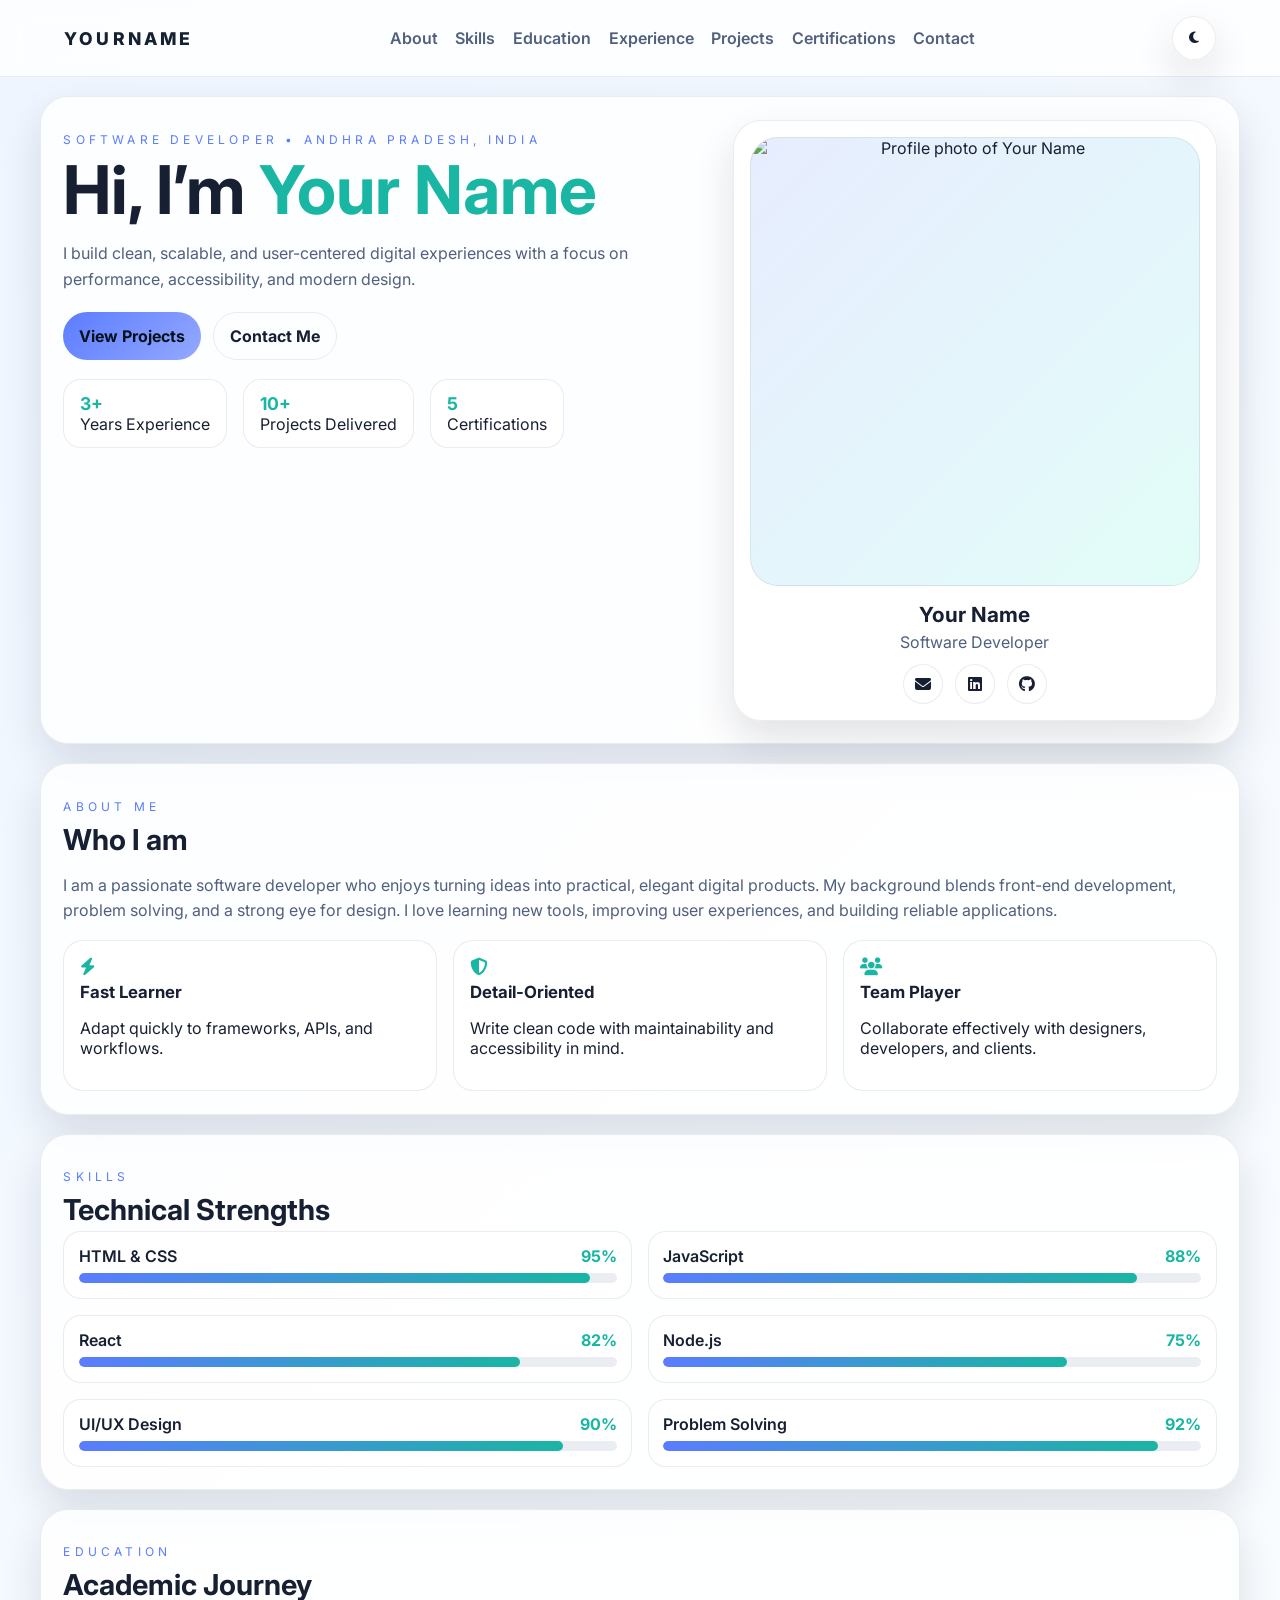
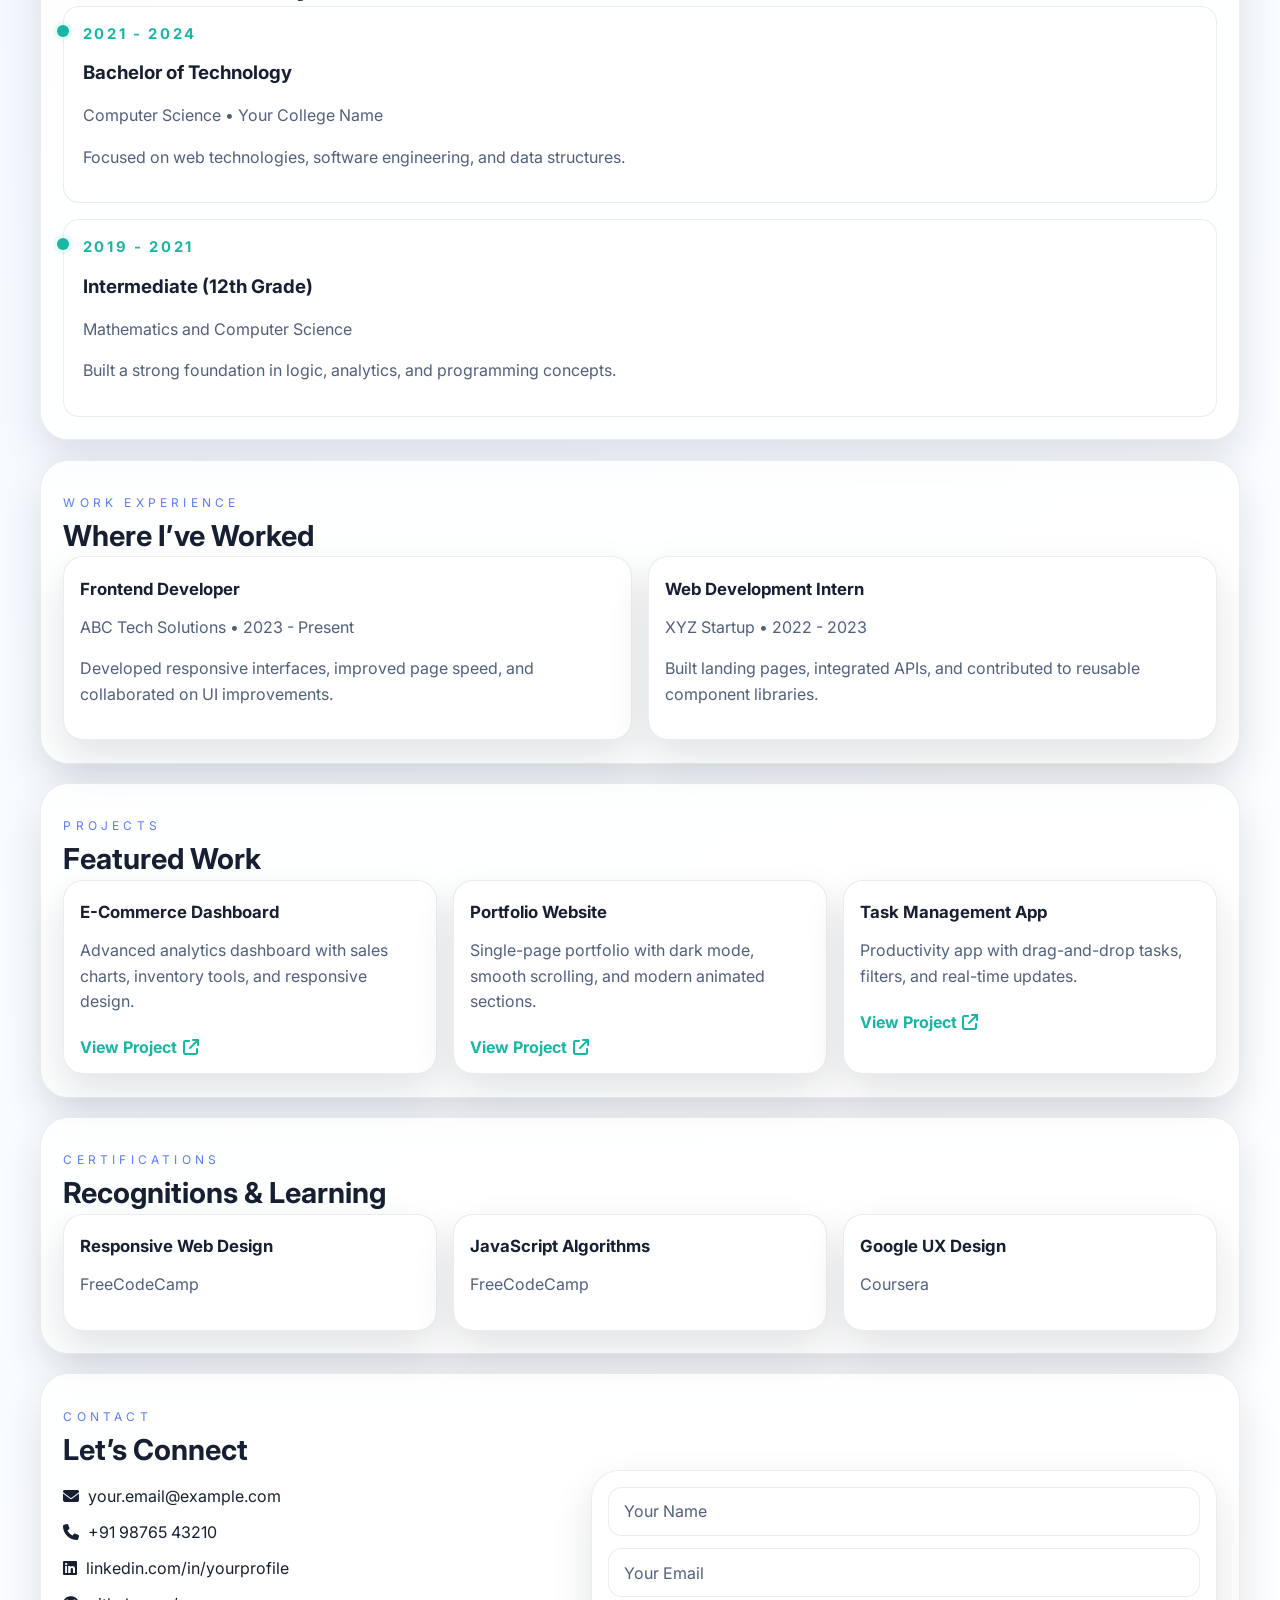
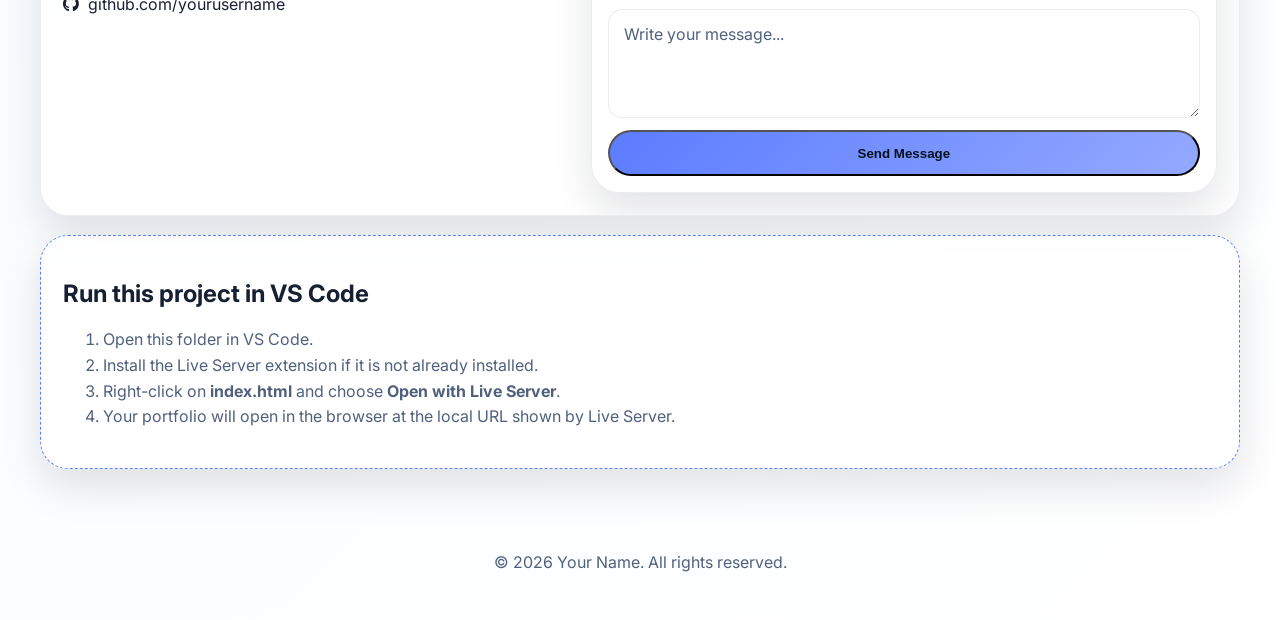
==== index.html @ 0f27cbf4 "Add missing HTML,CSS,JS files" ====
<!DOCTYPE html>
<html lang="en">
  <head>
    <meta charset="UTF-8" />
    <meta name="viewport" content="width=device-width, initial-scale=1.0" />
    <title>Professional Portfolio | Your Name</title>
    <meta name="description" content="Modern personal profile website with portfolio sections, skills, projects, certifications and contact information." />
    <link rel="preconnect" href="https://fonts.googleapis.com" />
    <link rel="preconnect" href="https://fonts.gstatic.com" crossorigin />
    <link
      href="https://fonts.googleapis.com/css2?family=Inter:wght@400;500;600;700;800&display=swap"
      rel="stylesheet"
    />
    <link
      rel="stylesheet"
      href="https://cdnjs.cloudflare.com/ajax/libs/font-awesome/6.5.2/css/all.min.css"
      crossorigin="anonymous"
      referrerpolicy="no-referrer"
    />
    <link rel="stylesheet" href="style.css" />
  </head>
  <body class="light-theme">
    <header class="topbar">
      <a class="brand" href="#home">YourName</a>
      <button class="menu-toggle" aria-label="Open navigation">
        <span></span>
        <span></span>
        <span></span>
      </button>
      <nav class="nav-links" id="nav-links">
        <a href="#about">About</a>
        <a href="#skills">Skills</a>
        <a href="#education">Education</a>
        <a href="#experience">Experience</a>
        <a href="#projects">Projects</a>
        <a href="#certifications">Certifications</a>
        <a href="#contact">Contact</a>
      </nav>
      <button id="themeToggle" class="theme-toggle" aria-label="Toggle theme">
        <i class="fa-solid fa-moon"></i>
      </button>
    </header>

    <main>
      <!-- HERO SECTION -->
      <section id="home" class="hero section-card">
        <div class="hero-copy">
          <p class="eyebrow">Software Developer • Andhra Pradesh, India</p>
          <h1>Hi, I’m <span>Your Name</span></h1>
          <p class="lead">
            I build clean, scalable, and user-centered digital experiences with a focus on
            performance, accessibility, and modern design.
          </p>
          <div class="hero-actions">
            <a class="btn btn-primary" href="#projects">View Projects</a>
            <a class="btn btn-secondary" href="#contact">Contact Me</a>
          </div>
          <ul class="mini-stats">
            <li><strong>3+</strong> Years Experience</li>
            <li><strong>10+</strong> Projects Delivered</li>
            <li><strong>5</strong> Certifications</li>
          </ul>
        </div>

        <aside class="profile-card">
          <div class="profile-photo-wrap">
            <img
              src="https://images.unsplash.com/photo-1506794778202-cad84cf45f1d?auto=format&fit=crop&w=500&q=80"
              alt="Profile photo of Your Name"
              class="profile-photo"
            />
          </div>
          <h2>Your Name</h2>
          <p>Software Developer</p>
          <div class="social-links">
            <a href="mailto:your.email@example.com" aria-label="Email"><i class="fa-solid fa-envelope"></i></a>
            <a href="https://www.linkedin.com/in/yourprofile" target="_blank" rel="noreferrer" aria-label="LinkedIn"><i class="fa-brands fa-linkedin"></i></a>
            <a href="https://github.com/yourusername" target="_blank" rel="noreferrer" aria-label="GitHub"><i class="fa-brands fa-github"></i></a>
          </div>
        </aside>
      </section>

      <!-- ABOUT SECTION -->
      <section id="about" class="section-card">
        <div class="section-heading">
          <p class="eyebrow">About Me</p>
          <h2>Who I am</h2>
        </div>
        <p class="about-text">
          I am a passionate software developer who enjoys turning ideas into practical,
          elegant digital products. My background blends front-end development, problem
          solving, and a strong eye for design. I love learning new tools, improving user
          experiences, and building reliable applications.
        </p>
        <div class="about-grid">
          <article>
            <i class="fa-solid fa-bolt"></i>
            <h3>Fast Learner</h3>
            <p>Adapt quickly to frameworks, APIs, and workflows.</p>
          </article>
          <article>
            <i class="fa-solid fa-shield-halved"></i>
            <h3>Detail-Oriented</h3>
            <p>Write clean code with maintainability and accessibility in mind.</p>
          </article>
          <article>
            <i class="fa-solid fa-users"></i>
            <h3>Team Player</h3>
            <p>Collaborate effectively with designers, developers, and clients.</p>
          </article>
        </div>
      </section>

      <!-- SKILLS SECTION -->
      <section id="skills" class="section-card">
        <div class="section-heading">
          <p class="eyebrow">Skills</p>
          <h2>Technical Strengths</h2>
        </div>
        <div class="skills-grid">
          <article class="skill-card">
            <div class="skill-label"><span>HTML & CSS</span><strong>95%</strong></div>
            <div class="progress-bar"><span data-width="95"></span></div>
          </article>
          <article class="skill-card">
            <div class="skill-label"><span>JavaScript</span><strong>88%</strong></div>
            <div class="progress-bar"><span data-width="88"></span></div>
          </article>
          <article class="skill-card">
            <div class="skill-label"><span>React</span><strong>82%</strong></div>
            <div class="progress-bar"><span data-width="82"></span></div>
          </article>
          <article class="skill-card">
            <div class="skill-label"><span>Node.js</span><strong>75%</strong></div>
            <div class="progress-bar"><span data-width="75"></span></div>
          </article>
          <article class="skill-card">
            <div class="skill-label"><span>UI/UX Design</span><strong>90%</strong></div>
            <div class="progress-bar"><span data-width="90"></span></div>
          </article>
          <article class="skill-card">
            <div class="skill-label"><span>Problem Solving</span><strong>92%</strong></div>
            <div class="progress-bar"><span data-width="92"></span></div>
          </article>
        </div>
      </section>

      <!-- EDUCATION SECTION -->
      <section id="education" class="section-card">
        <div class="section-heading">
          <p class="eyebrow">Education</p>
          <h2>Academic Journey</h2>
        </div>
        <div class="timeline">
          <article class="timeline-item">
            <span class="timeline-year">2021 - 2024</span>
            <h3>Bachelor of Technology</h3>
            <p class="muted">Computer Science • Your College Name</p>
            <p>Focused on web technologies, software engineering, and data structures.</p>
          </article>
          <article class="timeline-item">
            <span class="timeline-year">2019 - 2021</span>
            <h3>Intermediate (12th Grade)</h3>
            <p class="muted">Mathematics and Computer Science</p>
            <p>Built a strong foundation in logic, analytics, and programming concepts.</p>
          </article>
        </div>
      </section>

      <!-- EXPERIENCE SECTION -->
      <section id="experience" class="section-card">
        <div class="section-heading">
          <p class="eyebrow">Work Experience</p>
          <h2>Where I’ve Worked</h2>
        </div>
        <div class="card-grid two-up">
          <article class="info-card">
            <h3>Frontend Developer</h3>
            <p class="muted">ABC Tech Solutions • 2023 - Present</p>
            <p>Developed responsive interfaces, improved page speed, and collaborated on UI improvements.</p>
          </article>
          <article class="info-card">
            <h3>Web Development Intern</h3>
            <p class="muted">XYZ Startup • 2022 - 2023</p>
            <p>Built landing pages, integrated APIs, and contributed to reusable component libraries.</p>
          </article>
        </div>
      </section>

      <!-- PROJECTS SECTION -->
      <section id="projects" class="section-card">
        <div class="section-heading">
          <p class="eyebrow">Projects</p>
          <h2>Featured Work</h2>
        </div>
        <div class="card-grid three-up">
          <article class="project-card">
            <h3>E-Commerce Dashboard</h3>
            <p>Advanced analytics dashboard with sales charts, inventory tools, and responsive design.</p>
            <a href="https://github.com/yourusername" target="_blank" rel="noreferrer">View Project <i class="fa-solid fa-arrow-up-right-from-square"></i></a>
          </article>
          <article class="project-card">
            <h3>Portfolio Website</h3>
            <p>Single-page portfolio with dark mode, smooth scrolling, and modern animated sections.</p>
            <a href="https://github.com/yourusername" target="_blank" rel="noreferrer">View Project <i class="fa-solid fa-arrow-up-right-from-square"></i></a>
          </article>
          <article class="project-card">
            <h3>Task Management App</h3>
            <p>Productivity app with drag-and-drop tasks, filters, and real-time updates.</p>
            <a href="https://github.com/yourusername" target="_blank" rel="noreferrer">View Project <i class="fa-solid fa-arrow-up-right-from-square"></i></a>
          </article>
        </div>
      </section>

      <!-- CERTIFICATIONS SECTION -->
      <section id="certifications" class="section-card">
        <div class="section-heading">
          <p class="eyebrow">Certifications</p>
          <h2>Recognitions & Learning</h2>
        </div>
        <div class="card-grid three-up">
          <article class="info-card"><h3>Responsive Web Design</h3><p class="muted">FreeCodeCamp</p></article>
          <article class="info-card"><h3>JavaScript Algorithms</h3><p class="muted">FreeCodeCamp</p></article>
          <article class="info-card"><h3>Google UX Design</h3><p class="muted">Coursera</p></article>
        </div>
      </section>

      <!-- CONTACT SECTION -->
      <section id="contact" class="section-card contact-card">
        <div class="section-heading">
          <p class="eyebrow">Contact</p>
          <h2>Let’s Connect</h2>
        </div>
        <div class="contact-wrap">
          <div>
            <p><i class="fa-solid fa-envelope"></i> your.email@example.com</p>
            <p><i class="fa-solid fa-phone"></i> +91 98765 43210</p>
            <p><i class="fa-brands fa-linkedin"></i> linkedin.com/in/yourprofile</p>
            <p><i class="fa-brands fa-github"></i> github.com/yourusername</p>
          </div>
          <form class="contact-form">
            <input type="text" placeholder="Your Name" />
            <input type="email" placeholder="Your Email" />
            <textarea rows="4" placeholder="Write your message..."></textarea>
            <button class="btn btn-primary" type="button">Send Message</button>
          </form>
        </div>
      </section>

      <!-- RUN IN VS CODE -->
      <section class="section-card run-card">
        <h2>Run this project in VS Code</h2>
        <ol>
          <li>Open this folder in VS Code.</li>
          <li>Install the Live Server extension if it is not already installed.</li>
          <li>Right-click on <strong>index.html</strong> and choose <strong>Open with Live Server</strong>.</li>
          <li>Your portfolio will open in the browser at the local URL shown by Live Server.</li>
        </ol>
      </section>
    </main>

    <footer class="footer">
      <p>© <span id="year"></span> Your Name. All rights reserved.</p>
    </footer>

    <script src="script.js"></script>
  </body>
</html>
---- style.css ----
:root {
  --bg: #07111f;
  --panel: rgba(10, 18, 32, 0.88);
  --panel-2: #0f172a;
  --text: #edf2ff;
  --muted: #c3d0ea;
  --primary: #7c9cff;
  --primary-2: #5cf2d6;
  --border: rgba(255, 255, 255, 0.08);
  --shadow: 0 18px 45px rgba(15, 23, 42, 0.45);
}

body.light-theme {
  --bg: linear-gradient(135deg, #eef5ff 0%, #f7fbff 45%, #ffffff 100%);
  --panel: rgba(255, 255, 255, 0.84);
  --panel-2: #ffffff;
  --text: #172033;
  --muted: #51607d;
  --primary: #5b7cff;
  --primary-2: #18b6a3;
  --border: rgba(15, 23, 42, 0.08);
  --shadow: 0 18px 40px rgba(15, 23, 42, 0.12);
}

* { box-sizing: border-box; }
html { scroll-behavior: smooth; }
body {
  margin: 0;
  font-family: 'Inter', sans-serif;
  color: var(--text);
  background: var(--bg);
  min-height: 100vh;
}

a { color: inherit; text-decoration: none; }
img { display: block; max-width: 100%; }

.topbar {
  position: sticky;
  top: 0;
  z-index: 1000;
  display: flex;
  align-items: center;
  justify-content: space-between;
  gap: 1rem;
  padding: 1rem 5vw;
  background: rgba(7, 17, 31, 0.72);
  backdrop-filter: blur(14px);
  border-bottom: 1px solid var(--border);
}
body.light-theme .topbar { background: rgba(255, 255, 255, 0.82); }

.brand { font-weight: 800; font-size: 1.1rem; letter-spacing: 0.18em; text-transform: uppercase; }
.nav-links { display: flex; align-items: center; gap: 1.1rem; }
.nav-links a {
  color: var(--muted);
  font-weight: 600;
  transition: color 0.25s ease;
}
.nav-links a:hover, .nav-links a:focus-visible { color: var(--text); }
.nav-links a.active { color: var(--primary-2); }

.theme-toggle, .menu-toggle {
  border: 1px solid var(--border);
  background: var(--panel);
  color: var(--text);
  border-radius: 999px;
  width: 44px;
  height: 44px;
  display: grid;
  place-items: center;
  cursor: pointer;
  box-shadow: var(--shadow);
}
.menu-toggle { display: none; flex-direction: column; gap: 4px; padding: 0; }
.menu-toggle span { width: 18px; height: 2px; background: var(--text); border-radius: 999px; }

main { width: min(1200px, calc(100% - 2rem)); margin: 0 auto; padding: 1.2rem 0 3rem; }
.section-card, .info-card, .project-card, .profile-card, .contact-form, .run-card {
  background: var(--panel);
  border: 1px solid var(--border);
  border-radius: 28px;
  box-shadow: var(--shadow);
}
.section-card { padding: 1.4rem; margin-bottom: 1.2rem; }

.hero {
  display: grid;
  grid-template-columns: 1.15fr 0.85fr;
  gap: 1rem;
  align-items: stretch;
}
.eyebrow {
  text-transform: uppercase;
  letter-spacing: 0.35em;
  font-size: 0.75rem;
  color: var(--primary);
  margin-bottom: 0.5rem;
}
.hero h1 { font-size: clamp(2rem, 7vw, 4.2rem); line-height: 1.05; margin: 0 0 1rem; }
.hero h1 span { color: var(--primary-2); }
.lead, .about-text, .info-card p, .project-card p, .timeline-item p { color: var(--muted); line-height: 1.6; }
.hero-actions { display: flex; gap: 0.75rem; margin: 1.2rem 0; flex-wrap: wrap; }
.btn {
  display: inline-flex; align-items: center; justify-content: center; gap: 0.4rem;
  border-radius: 999px; padding: 0.82rem 1rem; font-weight: 700; transition: transform 0.25s ease, background 0.25s ease;
}
.btn:hover { transform: translateY(-1px); }
.btn-primary { background: linear-gradient(135deg, var(--primary), #94a9ff); color: #04111c; }
.btn-secondary { border: 1px solid var(--border); background: transparent; color: var(--text); }

.mini-stats { display: flex; gap: 1rem; flex-wrap: wrap; list-style: none; padding: 0; margin: 0; }
.mini-stats li { background: var(--panel-2); border: 1px solid var(--border); border-radius: 18px; padding: 0.8rem 1rem; min-width: 120px; }
.mini-stats strong { display: block; font-size: 1.1rem; color: var(--primary-2); }

.profile-card { padding: 1rem; text-align: center; }
.profile-photo-wrap { overflow: hidden; border-radius: 28px; margin-bottom: 1rem; border: 1px solid var(--border); background: linear-gradient(135deg, rgba(124,156,255,0.18), rgba(92,242,214,0.18)); }
.profile-photo { width: 100%; aspect-ratio: 1 / 1; object-fit: cover; }
.profile-card h2 { margin: 0 0 0.3rem; font-size: 1.3rem; }
.profile-card p { margin: 0 0 0.75rem; color: var(--muted); }
.social-links { display: flex; justify-content: center; gap: 0.75rem; }
.social-links a {
  width: 40px; height: 40px; display: grid; place-items: center; border-radius: 50%;
  background: var(--panel-2); border: 1px solid var(--border); color: var(--text); transition: transform 0.2s;
}
.social-links a:hover { transform: translateY(-2px); color: var(--primary-2); }

.section-heading h2 { font-size: clamp(1.25rem, 4vw, 1.8rem); margin: 0 0 0.2rem; }
.about-grid, .card-grid, .skills-grid { display: grid; gap: 1rem; }
.about-grid { grid-template-columns: repeat(3, 1fr); }
.about-grid article, .info-card, .project-card {
  padding: 1rem; border: 1px solid var(--border); border-radius: 20px; background: var(--panel-2);
}
.about-grid i { color: var(--primary-2); font-size: 1.1rem; }
.about-grid h3, .info-card h3, .project-card h3 { margin: 0.35rem 0 0.35rem; font-size: 1.05rem; }

.skills-grid { grid-template-columns: repeat(2, 1fr); }
.skill-card { padding: 0.9rem; border: 1px solid var(--border); border-radius: 18px; background: var(--panel-2); }
.skill-label { display: flex; justify-content: space-between; gap: 1rem; align-items: center; margin-bottom: 0.45rem; color: var(--text); font-weight: 600; }
.skill-label strong { color: var(--primary-2); }
.progress-bar { height: 10px; background: rgba(148, 163, 184, 0.2); border-radius: 999px; overflow: hidden; }
.progress-bar span { display: block; height: 100%; width: 0; border-radius: 999px; background: linear-gradient(135deg, var(--primary), var(--primary-2)); transition: width 1.2s ease; }

.timeline { display: grid; gap: 1rem; }
.timeline-item { position: relative; padding: 1rem 1rem 1rem 1.15rem; border-left: 2px solid var(--primary); background: var(--panel-2); border-radius: 16px; border: 1px solid var(--border); }
.timeline-item::before { content: ''; position: absolute; left: -7px; top: 18px; width: 12px; height: 12px; border-radius: 50%; background: var(--primary-2); box-shadow: 0 0 0 4px rgba(92,242,214,0.15); }
.timeline-year { color: var(--primary-2); font-weight: 700; font-size: 0.92rem; text-transform: uppercase; letter-spacing: 0.18em; }
.muted { color: var(--muted); }

.two-up { grid-template-columns: repeat(2, 1fr); }
.three-up { grid-template-columns: repeat(3, 1fr); }
.project-card a { color: var(--primary-2); font-weight: 700; display: inline-flex; align-items: center; gap: 0.35rem; margin-top: 0.4rem; }

.contact-card { overflow: hidden; }
.contact-wrap { display: grid; grid-template-columns: 0.9fr 1.1fr; gap: 1rem; }
.contact-wrap p { display: flex; align-items: center; gap: 0.55rem; }
.contact-form { padding: 1rem; display: grid; gap: 0.75rem; }
.contact-form input, .contact-form textarea {
  width: 100%; border: 1px solid var(--border); border-radius: 14px; padding: 0.85rem 0.9rem;
  background: var(--panel-2); color: var(--text); font: inherit;
}
.contact-form input::placeholder, .contact-form textarea::placeholder { color: var(--muted); }

.run-card { border: 1px dashed var(--primary); }
.run-card ol { color: var(--muted); line-height: 1.6; }
.footer { text-align: center; color: var(--muted); padding: 0 1rem 2rem; }

@media (max-width: 1024px) {
  .hero, .contact-wrap { grid-template-columns: 1fr; }
  .about-grid, .three-up { grid-template-columns: repeat(2, 1fr); }
}

@media (max-width: 860px) {
  .topbar { flex-wrap: wrap; }
  .menu-toggle { display: inline-flex; }
  .nav-links {
    width: 100%; flex-direction: column; align-items: flex-start;
    display: none;
    padding: 0.4rem 0 0.2rem;
  }
  .nav-links.open { display: flex; }
  .skills-grid, .two-up, .three-up, .about-grid { grid-template-columns: 1fr; }
}

@media (max-width: 560px) {
  main { width: min(100% - 1rem, 1200px); }
  .section-card { padding: 1rem; border-radius: 20px; }
  .mini-stats { flex-direction: column; }
}
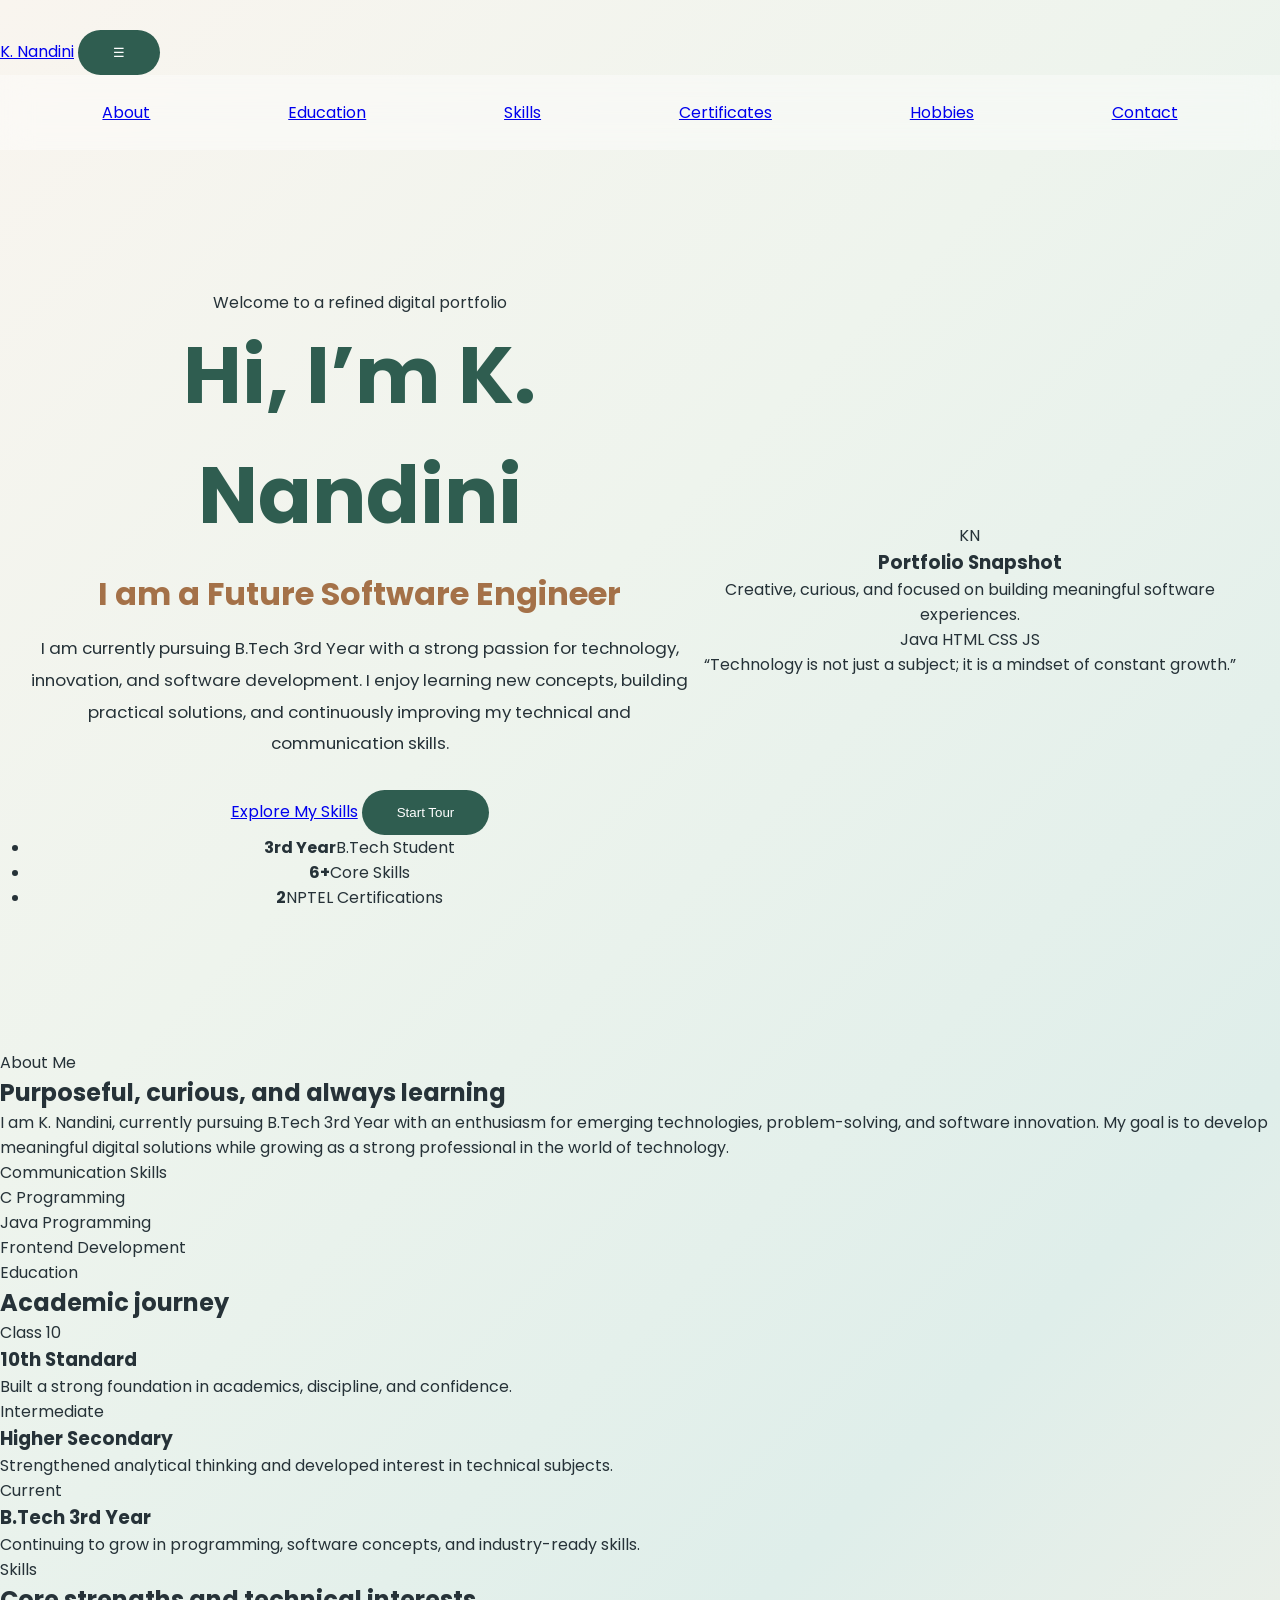
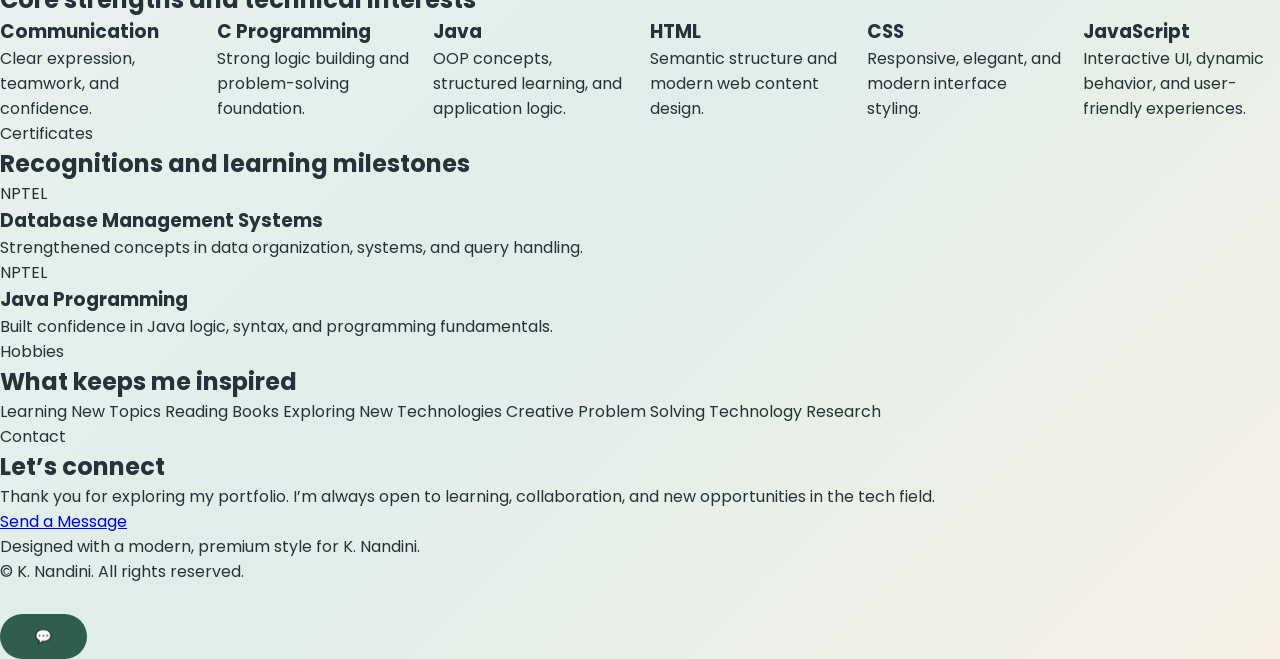
==== commit 12800ee7: "portfolio" ====
--- a/index.html
+++ b/index.html
@@ -3,266 +3,175 @@
   <head>
     <meta charset="UTF-8" />
     <meta name="viewport" content="width=device-width, initial-scale=1.0" />
-    <title>Professional Portfolio | Your Name</title>
-    <meta name="description" content="Modern personal profile website with portfolio sections, skills, projects, certifications and contact information." />
+    <meta name="description" content="Professional portfolio website for K. Nandini" />
+    <title>K. Nandini | Professional Portfolio</title>
     <link rel="preconnect" href="https://fonts.googleapis.com" />
     <link rel="preconnect" href="https://fonts.gstatic.com" crossorigin />
     <link
-      href="https://fonts.googleapis.com/css2?family=Inter:wght@400;500;600;700;800&display=swap"
+      href="https://fonts.googleapis.com/css2?family=Poppins:wght@300;400;500;600;700;800&display=swap"
       rel="stylesheet"
     />
-    <link
-      rel="stylesheet"
-      href="https://cdnjs.cloudflare.com/ajax/libs/font-awesome/6.5.2/css/all.min.css"
-      crossorigin="anonymous"
-      referrerpolicy="no-referrer"
-    />
-    <link rel="stylesheet" href="style.css" />
+    <link rel="stylesheet" href="portfolio.css" />
   </head>
-  <body class="light-theme">
-    <header class="topbar">
-      <a class="brand" href="#home">YourName</a>
-      <button class="menu-toggle" aria-label="Open navigation">
-        <span></span>
-        <span></span>
-        <span></span>
-      </button>
-      <nav class="nav-links" id="nav-links">
-        <a href="#about">About</a>
-        <a href="#skills">Skills</a>
-        <a href="#education">Education</a>
-        <a href="#experience">Experience</a>
-        <a href="#projects">Projects</a>
-        <a href="#certifications">Certifications</a>
-        <a href="#contact">Contact</a>
-      </nav>
-      <button id="themeToggle" class="theme-toggle" aria-label="Toggle theme">
-        <i class="fa-solid fa-moon"></i>
-      </button>
-    </header>
+  <body>
+    <div class="site-shell">
+      <header class="topbar glass-panel">
+        <a class="brand" href="#home">K. Nandini</a>
+        <button class="menu-btn" id="menuBtn" aria-label="Toggle navigation">☰</button>
+        <nav class="nav-links" id="navLinks">
+          <a href="#about">About</a>
+          <a href="#education">Education</a>
+          <a href="#skills">Skills</a>
+          <a href="#certificates">Certificates</a>
+          <a href="#hobbies">Hobbies</a>
+          <a href="#contact">Contact</a>
+        </nav>
+      </header>
 
-    <main>
-      <!-- HERO SECTION -->
-      <section id="home" class="hero section-card">
-        <div class="hero-copy">
-          <p class="eyebrow">Software Developer • Andhra Pradesh, India</p>
-          <h1>Hi, I’m <span>Your Name</span></h1>
-          <p class="lead">
-            I build clean, scalable, and user-centered digital experiences with a focus on
-            performance, accessibility, and modern design.
+      <main>
+        <section class="hero glass-panel reveal" id="home">
+          <div class="hero-copy">
+            <p class="eyebrow">Welcome to a refined digital portfolio</p>
+            <h1>Hi, I’m <span>K. Nandini</span></h1>
+            <h2>I am a <span id="role"></span></h2>
+            <p class="intro">
+              I am currently pursuing B.Tech 3rd Year with a strong passion for technology,
+              innovation, and software development. I enjoy learning new concepts, building
+              practical solutions, and continuously improving my technical and communication skills.
+            </p>
+            <div class="cta-row">
+              <a class="btn btn-primary" href="#skills">Explore My Skills</a>
+              <button class="btn btn-secondary" type="button" onclick="welcomeMessage()">Start Tour</button>
+            </div>
+            <ul class="mini-stats">
+              <li><strong>3rd Year</strong><span>B.Tech Student</span></li>
+              <li><strong>6+</strong><span>Core Skills</span></li>
+              <li><strong>2</strong><span>NPTEL Certifications</span></li>
+            </ul>
+          </div>
+
+          <aside class="profile-card reveal">
+            <div class="avatar-ring">KN</div>
+            <h3>Portfolio Snapshot</h3>
+            <p>Creative, curious, and focused on building meaningful software experiences.</p>
+            <div class="badge-grid">
+              <span>Java</span>
+              <span>HTML</span>
+              <span>CSS</span>
+              <span>JS</span>
+            </div>
+            <div class="quote-box">“Technology is not just a subject; it is a mindset of constant growth.”</div>
+          </aside>
+        </section>
+
+        <section class="glass-panel reveal" id="about">
+          <div class="section-heading">
+            <p class="eyebrow">About Me</p>
+            <h2>Purposeful, curious, and always learning</h2>
+          </div>
+          <p class="paragraph-card">
+            I am K. Nandini, currently pursuing B.Tech 3rd Year with an enthusiasm for emerging technologies,
+            problem-solving, and software innovation. My goal is to develop meaningful digital solutions while
+            growing as a strong professional in the world of technology.
           </p>
-          <div class="hero-actions">
-            <a class="btn btn-primary" href="#projects">View Projects</a>
-            <a class="btn btn-secondary" href="#contact">Contact Me</a>
+          <div class="about-grid">
+            <article class="info-card">Communication Skills</article>
+            <article class="info-card">C Programming</article>
+            <article class="info-card">Java Programming</article>
+            <article class="info-card">Frontend Development</article>
           </div>
-          <ul class="mini-stats">
-            <li><strong>3+</strong> Years Experience</li>
-            <li><strong>10+</strong> Projects Delivered</li>
-            <li><strong>5</strong> Certifications</li>
-          </ul>
-        </div>
+        </section>
 
-        <aside class="profile-card">
-          <div class="profile-photo-wrap">
-            <img
-              src="https://images.unsplash.com/photo-1506794778202-cad84cf45f1d?auto=format&fit=crop&w=500&q=80"
-              alt="Profile photo of Your Name"
-              class="profile-photo"
-            />
+        <section class="glass-panel reveal" id="education">
+          <div class="section-heading">
+            <p class="eyebrow">Education</p>
+            <h2>Academic journey</h2>
           </div>
-          <h2>Your Name</h2>
-          <p>Software Developer</p>
-          <div class="social-links">
-            <a href="mailto:your.email@example.com" aria-label="Email"><i class="fa-solid fa-envelope"></i></a>
-            <a href="https://www.linkedin.com/in/yourprofile" target="_blank" rel="noreferrer" aria-label="LinkedIn"><i class="fa-brands fa-linkedin"></i></a>
-            <a href="https://github.com/yourusername" target="_blank" rel="noreferrer" aria-label="GitHub"><i class="fa-brands fa-github"></i></a>
+          <div class="timeline-grid">
+            <article class="timeline-card">
+              <span class="tag">Class 10</span>
+              <h3>10th Standard</h3>
+              <p>Built a strong foundation in academics, discipline, and confidence.</p>
+            </article>
+            <article class="timeline-card">
+              <span class="tag">Intermediate</span>
+              <h3>Higher Secondary</h3>
+              <p>Strengthened analytical thinking and developed interest in technical subjects.</p>
+            </article>
+            <article class="timeline-card active">
+              <span class="tag">Current</span>
+              <h3>B.Tech 3rd Year</h3>
+              <p>Continuing to grow in programming, software concepts, and industry-ready skills.</p>
+            </article>
           </div>
-        </aside>
-      </section>
+        </section>
 
-      <!-- ABOUT SECTION -->
-      <section id="about" class="section-card">
-        <div class="section-heading">
-          <p class="eyebrow">About Me</p>
-          <h2>Who I am</h2>
-        </div>
-        <p class="about-text">
-          I am a passionate software developer who enjoys turning ideas into practical,
-          elegant digital products. My background blends front-end development, problem
-          solving, and a strong eye for design. I love learning new tools, improving user
-          experiences, and building reliable applications.
-        </p>
-        <div class="about-grid">
-          <article>
-            <i class="fa-solid fa-bolt"></i>
-            <h3>Fast Learner</h3>
-            <p>Adapt quickly to frameworks, APIs, and workflows.</p>
-          </article>
-          <article>
-            <i class="fa-solid fa-shield-halved"></i>
-            <h3>Detail-Oriented</h3>
-            <p>Write clean code with maintainability and accessibility in mind.</p>
-          </article>
-          <article>
-            <i class="fa-solid fa-users"></i>
-            <h3>Team Player</h3>
-            <p>Collaborate effectively with designers, developers, and clients.</p>
-          </article>
-        </div>
-      </section>
+        <section class="glass-panel reveal" id="skills">
+          <div class="section-heading">
+            <p class="eyebrow">Skills</p>
+            <h2>Core strengths and technical interests</h2>
+          </div>
+          <div class="card-grid skills-grid">
+            <article class="feature-card"><h3>Communication</h3><p>Clear expression, teamwork, and confidence.</p></article>
+            <article class="feature-card"><h3>C Programming</h3><p>Strong logic building and problem-solving foundation.</p></article>
+            <article class="feature-card"><h3>Java</h3><p>OOP concepts, structured learning, and application logic.</p></article>
+            <article class="feature-card"><h3>HTML</h3><p>Semantic structure and modern web content design.</p></article>
+            <article class="feature-card"><h3>CSS</h3><p>Responsive, elegant, and modern interface styling.</p></article>
+            <article class="feature-card"><h3>JavaScript</h3><p>Interactive UI, dynamic behavior, and user-friendly experiences.</p></article>
+          </div>
+        </section>
 
-      <!-- SKILLS SECTION -->
-      <section id="skills" class="section-card">
-        <div class="section-heading">
-          <p class="eyebrow">Skills</p>
-          <h2>Technical Strengths</h2>
-        </div>
-        <div class="skills-grid">
-          <article class="skill-card">
-            <div class="skill-label"><span>HTML & CSS</span><strong>95%</strong></div>
-            <div class="progress-bar"><span data-width="95"></span></div>
-          </article>
-          <article class="skill-card">
-            <div class="skill-label"><span>JavaScript</span><strong>88%</strong></div>
-            <div class="progress-bar"><span data-width="88"></span></div>
-          </article>
-          <article class="skill-card">
-            <div class="skill-label"><span>React</span><strong>82%</strong></div>
-            <div class="progress-bar"><span data-width="82"></span></div>
-          </article>
-          <article class="skill-card">
-            <div class="skill-label"><span>Node.js</span><strong>75%</strong></div>
-            <div class="progress-bar"><span data-width="75"></span></div>
-          </article>
-          <article class="skill-card">
-            <div class="skill-label"><span>UI/UX Design</span><strong>90%</strong></div>
-            <div class="progress-bar"><span data-width="90"></span></div>
-          </article>
-          <article class="skill-card">
-            <div class="skill-label"><span>Problem Solving</span><strong>92%</strong></div>
-            <div class="progress-bar"><span data-width="92"></span></div>
-          </article>
-        </div>
-      </section>
+        <section class="glass-panel reveal" id="certificates">
+          <div class="section-heading">
+            <p class="eyebrow">Certificates</p>
+            <h2>Recognitions and learning milestones</h2>
+          </div>
+          <div class="card-grid cert-grid">
+            <article class="certificate-card">
+              <span class="cert-badge">NPTEL</span>
+              <h3>Database Management Systems</h3>
+              <p>Strengthened concepts in data organization, systems, and query handling.</p>
+            </article>
+            <article class="certificate-card">
+              <span class="cert-badge">NPTEL</span>
+              <h3>Java Programming</h3>
+              <p>Built confidence in Java logic, syntax, and programming fundamentals.</p>
+            </article>
+          </div>
+        </section>
 
-      <!-- EDUCATION SECTION -->
-      <section id="education" class="section-card">
-        <div class="section-heading">
-          <p class="eyebrow">Education</p>
-          <h2>Academic Journey</h2>
-        </div>
-        <div class="timeline">
-          <article class="timeline-item">
-            <span class="timeline-year">2021 - 2024</span>
-            <h3>Bachelor of Technology</h3>
-            <p class="muted">Computer Science • Your College Name</p>
-            <p>Focused on web technologies, software engineering, and data structures.</p>
-          </article>
-          <article class="timeline-item">
-            <span class="timeline-year">2019 - 2021</span>
-            <h3>Intermediate (12th Grade)</h3>
-            <p class="muted">Mathematics and Computer Science</p>
-            <p>Built a strong foundation in logic, analytics, and programming concepts.</p>
-          </article>
-        </div>
-      </section>
+        <section class="glass-panel reveal" id="hobbies">
+          <div class="section-heading">
+            <p class="eyebrow">Hobbies</p>
+            <h2>What keeps me inspired</h2>
+          </div>
+          <div class="chip-row">
+            <span>Learning New Topics</span>
+            <span>Reading Books</span>
+            <span>Exploring New Technologies</span>
+            <span>Creative Problem Solving</span>
+            <span>Technology Research</span>
+          </div>
+        </section>
 
-      <!-- EXPERIENCE SECTION -->
-      <section id="experience" class="section-card">
-        <div class="section-heading">
-          <p class="eyebrow">Work Experience</p>
-          <h2>Where I’ve Worked</h2>
-        </div>
-        <div class="card-grid two-up">
-          <article class="info-card">
-            <h3>Frontend Developer</h3>
-            <p class="muted">ABC Tech Solutions • 2023 - Present</p>
-            <p>Developed responsive interfaces, improved page speed, and collaborated on UI improvements.</p>
-          </article>
-          <article class="info-card">
-            <h3>Web Development Intern</h3>
-            <p class="muted">XYZ Startup • 2022 - 2023</p>
-            <p>Built landing pages, integrated APIs, and contributed to reusable component libraries.</p>
-          </article>
-        </div>
-      </section>
+        <section class="glass-panel reveal contact-panel" id="contact">
+          <div>
+            <p class="eyebrow">Contact</p>
+            <h2>Let’s connect</h2>
+            <p class="paragraph-card">Thank you for exploring my portfolio. I’m always open to learning, collaboration, and new opportunities in the tech field.</p>
+          </div>
+          <a class="btn btn-primary" href="mailto:nandini@example.com">Send a Message</a>
+        </section>
+      </main>
 
-      <!-- PROJECTS SECTION -->
-      <section id="projects" class="section-card">
-        <div class="section-heading">
-          <p class="eyebrow">Projects</p>
-          <h2>Featured Work</h2>
-        </div>
-        <div class="card-grid three-up">
-          <article class="project-card">
-            <h3>E-Commerce Dashboard</h3>
-            <p>Advanced analytics dashboard with sales charts, inventory tools, and responsive design.</p>
-            <a href="https://github.com/yourusername" target="_blank" rel="noreferrer">View Project <i class="fa-solid fa-arrow-up-right-from-square"></i></a>
-          </article>
-          <article class="project-card">
-            <h3>Portfolio Website</h3>
-            <p>Single-page portfolio with dark mode, smooth scrolling, and modern animated sections.</p>
-            <a href="https://github.com/yourusername" target="_blank" rel="noreferrer">View Project <i class="fa-solid fa-arrow-up-right-from-square"></i></a>
-          </article>
-          <article class="project-card">
-            <h3>Task Management App</h3>
-            <p>Productivity app with drag-and-drop tasks, filters, and real-time updates.</p>
-            <a href="https://github.com/yourusername" target="_blank" rel="noreferrer">View Project <i class="fa-solid fa-arrow-up-right-from-square"></i></a>
-          </article>
-        </div>
-      </section>
+      <footer class="footer glass-panel">
+        <p>Designed with a modern, premium style for K. Nandini.</p>
+        <p>© <span id="year"></span> K. Nandini. All rights reserved.</p>
+      </footer>
+    </div>
 
-      <!-- CERTIFICATIONS SECTION -->
-      <section id="certifications" class="section-card">
-        <div class="section-heading">
-          <p class="eyebrow">Certifications</p>
-          <h2>Recognitions & Learning</h2>
-        </div>
-        <div class="card-grid three-up">
-          <article class="info-card"><h3>Responsive Web Design</h3><p class="muted">FreeCodeCamp</p></article>
-          <article class="info-card"><h3>JavaScript Algorithms</h3><p class="muted">FreeCodeCamp</p></article>
-          <article class="info-card"><h3>Google UX Design</h3><p class="muted">Coursera</p></article>
-        </div>
-      </section>
+    <button class="chatbot-btn" id="assistantBtn" type="button" aria-label="Open portfolio assistant">💬</button>
 
-      <!-- CONTACT SECTION -->
-      <section id="contact" class="section-card contact-card">
-        <div class="section-heading">
-          <p class="eyebrow">Contact</p>
-          <h2>Let’s Connect</h2>
-        </div>
-        <div class="contact-wrap">
-          <div>
-            <p><i class="fa-solid fa-envelope"></i> your.email@example.com</p>
-            <p><i class="fa-solid fa-phone"></i> +91 98765 43210</p>
-            <p><i class="fa-brands fa-linkedin"></i> linkedin.com/in/yourprofile</p>
-            <p><i class="fa-brands fa-github"></i> github.com/yourusername</p>
-          </div>
-          <form class="contact-form">
-            <input type="text" placeholder="Your Name" />
-            <input type="email" placeholder="Your Email" />
-            <textarea rows="4" placeholder="Write your message..."></textarea>
-            <button class="btn btn-primary" type="button">Send Message</button>
-          </form>
-        </div>
-      </section>
-
-      <!-- RUN IN VS CODE -->
-      <section class="section-card run-card">
-        <h2>Run this project in VS Code</h2>
-        <ol>
-          <li>Open this folder in VS Code.</li>
-          <li>Install the Live Server extension if it is not already installed.</li>
-          <li>Right-click on <strong>index.html</strong> and choose <strong>Open with Live Server</strong>.</li>
-          <li>Your portfolio will open in the browser at the local URL shown by Live Server.</li>
-        </ol>
-      </section>
-    </main>
-
-    <footer class="footer">
-      <p>© <span id="year"></span> Your Name. All rights reserved.</p>
-    </footer>
-
-    <script src="script.js"></script>
+    <script src="portfolio.js"></script>
   </body>
 </html>
--- a/portfolio.css
+++ b/portfolio.css
@@ -0,0 +1,198 @@
+*{
+margin:0;
+padding:0;
+box-sizing:border-box;
+scroll-behavior:smooth;
+}
+
+body{
+font-family:'Poppins',sans-serif;
+
+background:
+linear-gradient(
+135deg,
+#f9f5ef,
+#eef4ed,
+#dfeeea,
+#f6f0e6);
+
+color:#263238;
+}
+
+nav{
+display:flex;
+justify-content:space-between;
+align-items:center;
+
+padding:25px 8%;
+
+background:rgba(255,255,255,0.4);
+
+backdrop-filter:blur(15px);
+
+position:sticky;
+top:0;
+z-index:1000;
+}
+
+.logo{
+font-size:2rem;
+color:#2f5d50;
+font-weight:700;
+}
+
+nav ul{
+display:flex;
+gap:25px;
+list-style:none;
+}
+
+nav ul li a{
+text-decoration:none;
+color:#263238;
+font-weight:500;
+transition:.4s;
+}
+
+nav ul li a:hover{
+color:#2f5d50;
+}
+
+.hero{
+height:100vh;
+
+display:flex;
+justify-content:center;
+align-items:center;
+
+text-align:center;
+padding:30px;
+}
+
+.hello{
+letter-spacing:4px;
+color:#6b8f71;
+font-size:14px;
+}
+
+.hero h1{
+font-size:5rem;
+color:#2f5d50;
+}
+
+.hero h2{
+font-size:2rem;
+margin:15px 0;
+color:#a47148;
+}
+
+.intro{
+max-width:700px;
+line-height:1.9;
+font-size:1.05rem;
+}
+
+button{
+margin-top:30px;
+
+padding:15px 35px;
+
+border:none;
+border-radius:40px;
+
+background:#2f5d50;
+color:white;
+
+cursor:pointer;
+
+transition:.4s;
+}
+
+button:hover{
+transform:translateY(-6px);
+
+background:#567d6d;
+
+box-shadow:0 10px 20px rgba(0,0,0,.15);
+}
+
+.glass{
+width:85%;
+margin:50px auto;
+
+padding:40px;
+
+border-radius:25px;
+
+background:rgba(255,255,255,0.4);
+
+backdrop-filter:blur(15px);
+
+box-shadow:0 8px 25px rgba(0,0,0,.08);
+}
+
+.glass h2{
+text-align:center;
+margin-bottom:25px;
+color:#2f5d50;
+}
+
+.card{
+background:white;
+
+padding:20px;
+
+margin:15px 0;
+
+border-radius:15px;
+
+transition:.4s;
+}
+
+.card:hover{
+transform:translateX(10px);
+background:#f5fbf7;
+}
+
+.skills-grid{
+display:grid;
+
+grid-template-columns:
+repeat(auto-fit,minmax(180px,1fr));
+
+gap:20px;
+}
+
+.skill-box{
+background:white;
+
+padding:20px;
+
+border-radius:15px;
+
+text-align:center;
+
+transition:.4s;
+
+cursor:pointer;
+}
+
+.skill-box:hover{
+background:#2f5d50;
+color:white;
+transform:scale(1.05);
+}
+
+#assistant-btn{
+position:fixed;
+
+right:25px;
+bottom:25px;
+
+width:65px;
+height:65px;
+
+border-radius:50%;
+
+font-size:24px;
+}
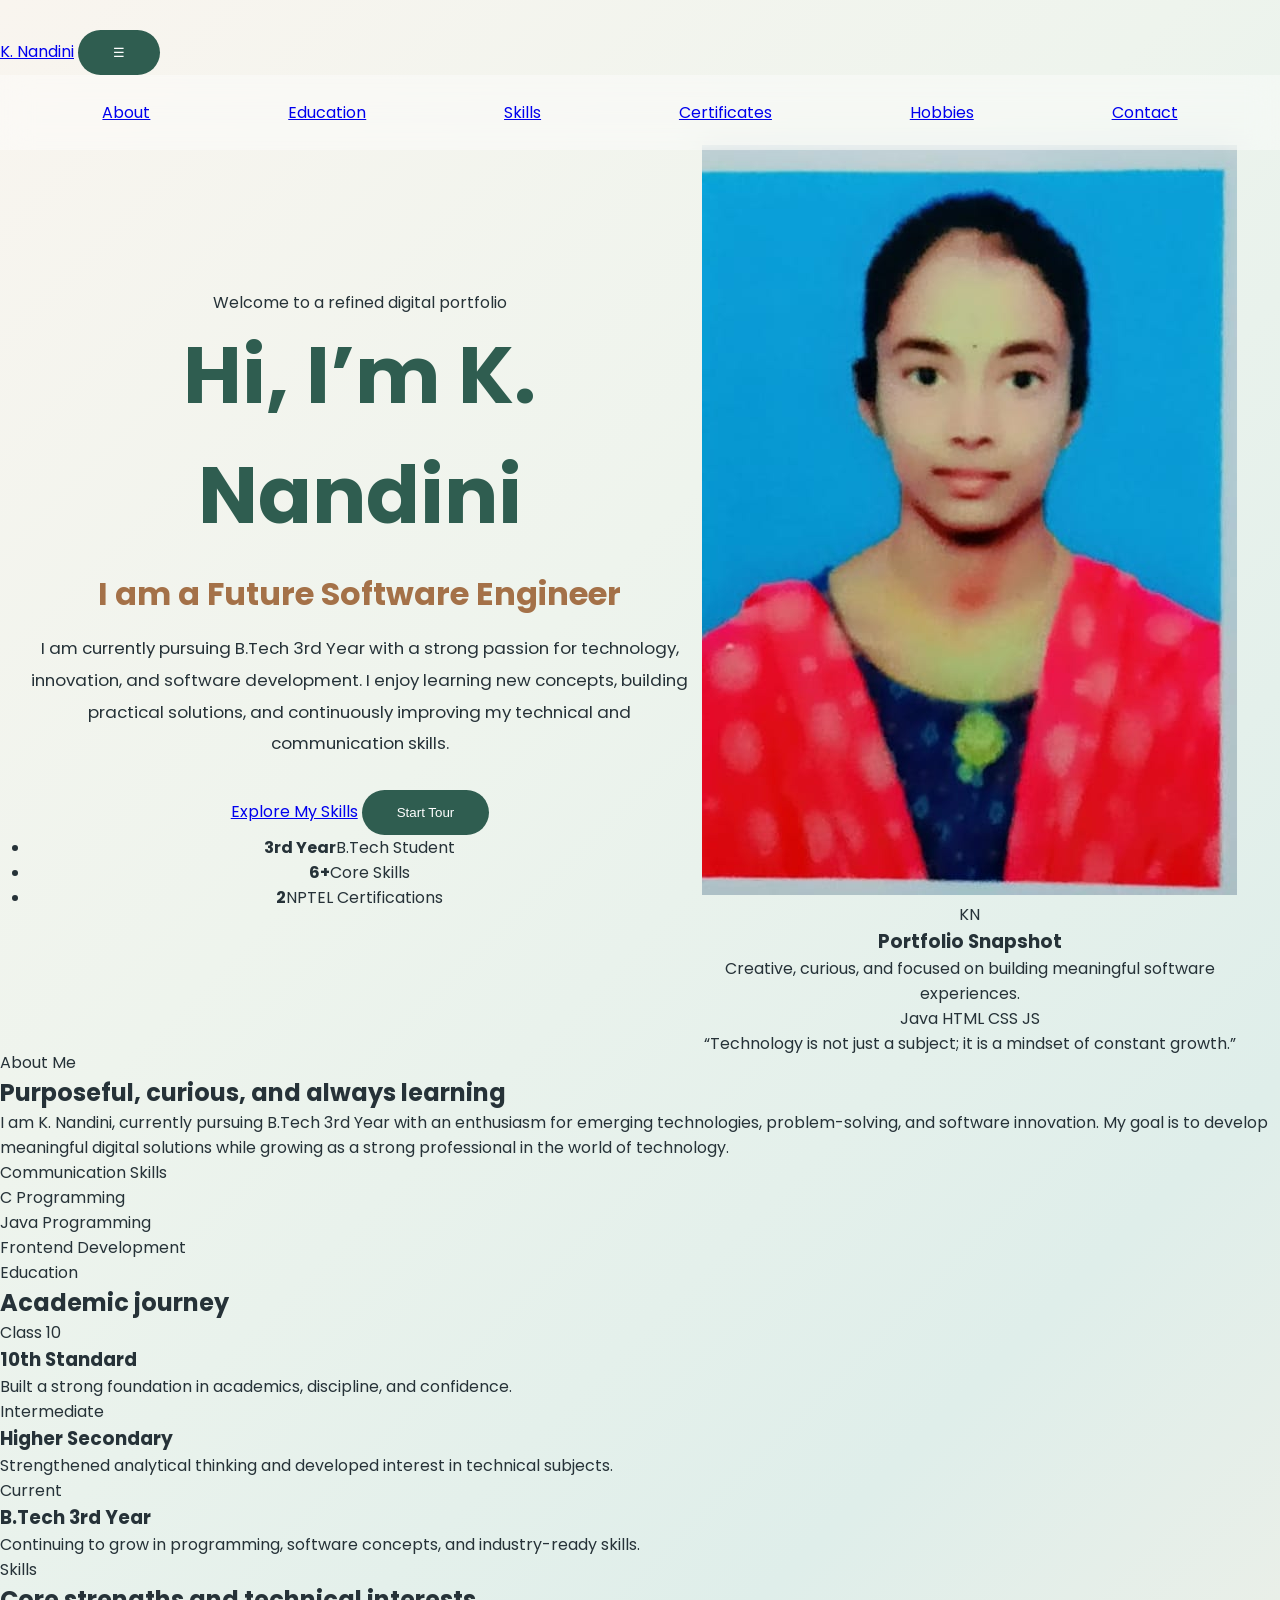
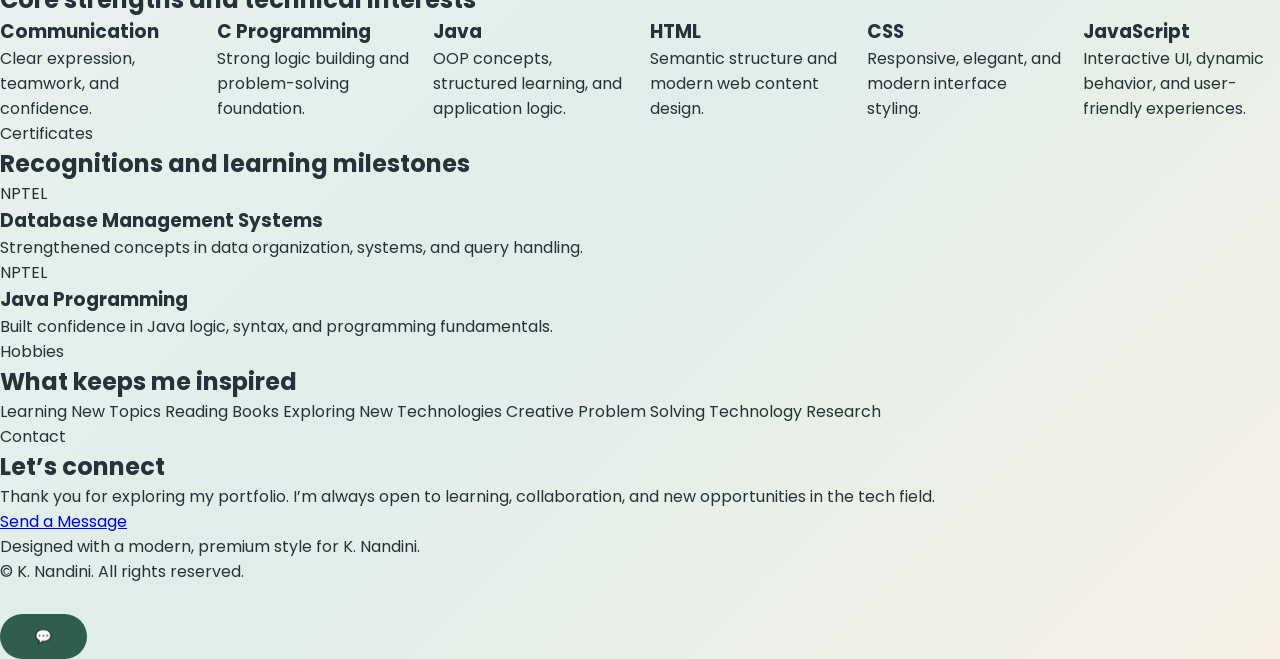
==== commit f2aa4ff0: "Portfolio" ====
--- a/index.html
+++ b/index.html
@@ -51,6 +51,7 @@
           </div>
 
           <aside class="profile-card reveal">
+            <img src="photo.jpeg" alt="K. Nandini profile photo" />
             <div class="avatar-ring">KN</div>
             <h3>Portfolio Snapshot</h3>
             <p>Creative, curious, and focused on building meaningful software experiences.</p>
